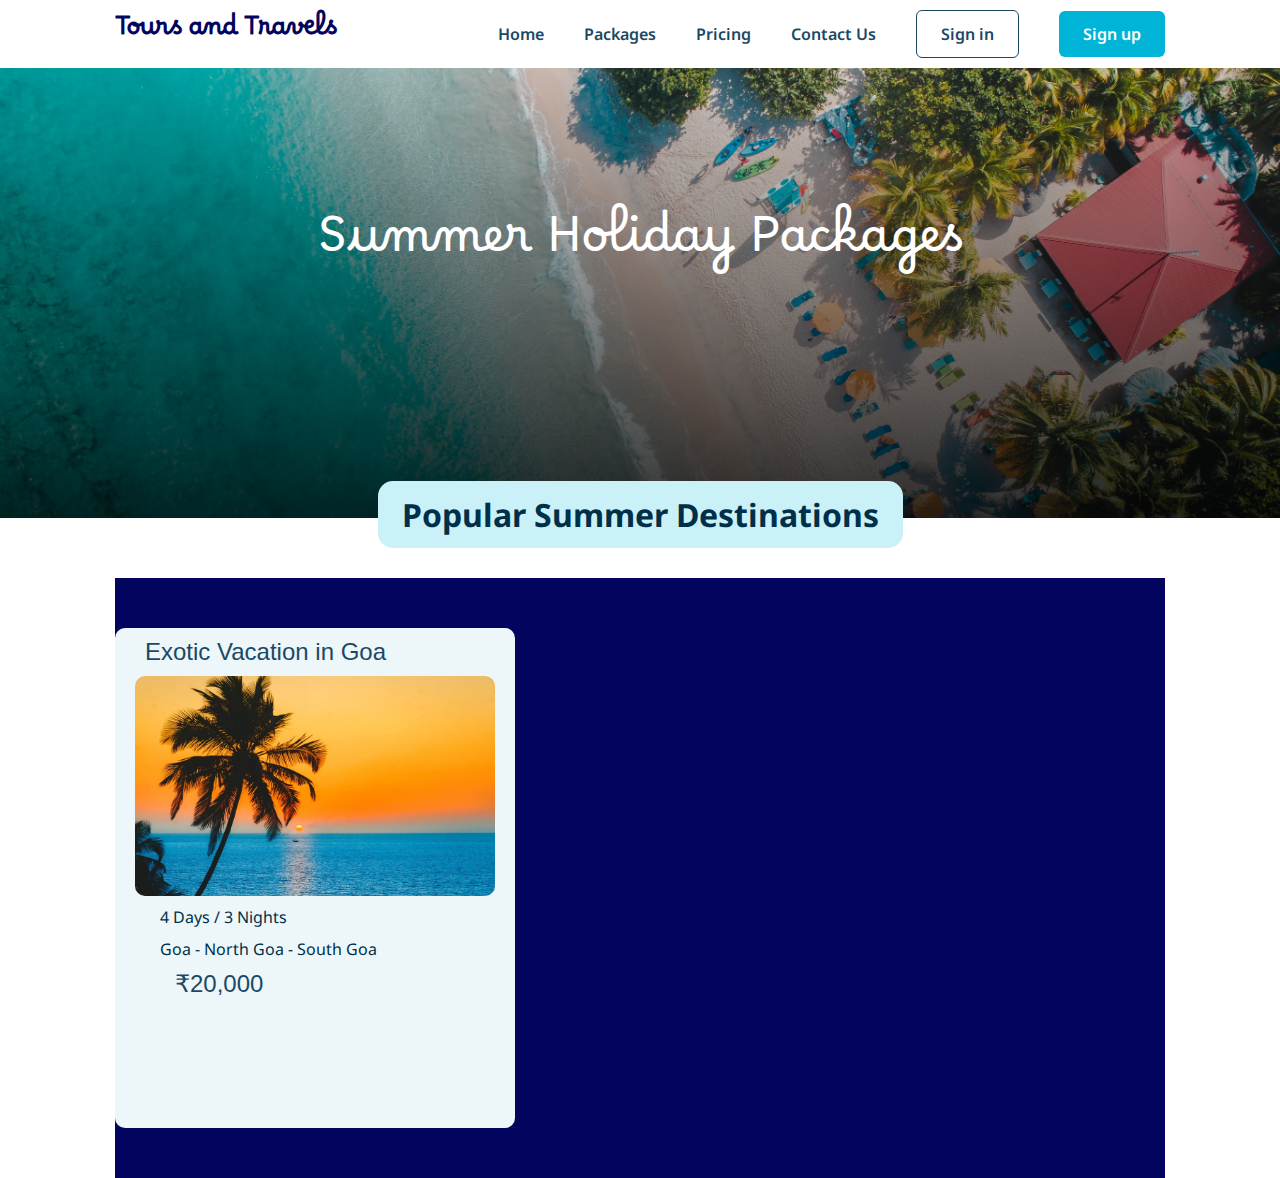
==== seasonal packages/summerpackage.html @ d9dbaac6 "summer card initial code added" ====
<!DOCTYPE html>
<html lang="en">
<head>
    <meta charset="UTF-8">
    <meta name="viewport" content="width=device-width, initial-scale=1.0">
    <link rel="stylesheet" href="seasonpackstyle.css">
    <link href="https://cdn.jsdelivr.net/npm/remixicon@3.5.0/fonts/remixicon.css" rel="stylesheet">
    <title>Summer Packages</title>
</head>
<body>
    <!--nav bar-->
    <nav>
        <div class="container main-nav flex">
            <div class="logo">
                <h2>Tours and Travels</h2>
            </div>
            <div class="nav-links" id="nav-links">
                <ul class="flex">
                    <li><a href="#" class="links">Home</a></li>
                    <li><a href="#" class="links">Packages</a></li>
                    <li><a href="#" class="links">Pricing</a></li>
                    <li><a href="#" class="links">Contact Us</a></li>
                    <li><a href="#" class="links s-btn">Sign in</a></li>
                    <li><a href="#" class="links p-btn">Sign up</a></li>
                </ul>
            </div>
            <a href="#" class="toggle-btn links" id="toggle-btn">
                <img src="image_assets/menu-icon.png" alt="menu icon">
            </a>
        </div>
    </nav>
    <!--header-->
    <div class="header">
        <div class="header-head">
            <h1>Summer Holiday Packages</h1>
            <div class="head-icons">
                <i class="ri-hotel-line"></i>
                <i class="ri-flight-takeoff-line"></i>
                <i class="ri-bus-line"></i>
            </div>
        </div>
        <h4>Popular Summer Destinations</h4>
    </div>
    <!--main content-->
    <div class="card-container-main container flex">
        <div class="card-container flex">
            <div class="cards">
                <h2>Exotic Vacation in Goa</h2>
                <div class="img"></div>
                <div class="card-content">
                    <div class="duration">
                        <i class="ri-time-line"></i>
                        <p>4 Days / 3 Nights</p>
                    </div>
                    <div class="location">
                        <i class="ri-map-pin-2-line"></i>
                        <p>Goa - North Goa - South Goa</p>
                    </div>
                    <div class="price">
                        <h2>₹20,000</h2>
                    </div>
                </div>
            </div>
        </div>
    </div>
</body>
</html>
---- seasonal packages/seasonpackstyle.css ----
@import url('https://fonts.googleapis.com/css2?family=Borel&family=Inter&family=Noto+Sans:wght@400;800&display=swap');
*{
    margin: 0;
    padding: 0;
    box-sizing: border-box;
}
:root{
    --bg-color:#caf0f8;
    --accent-color:#00b4d8;
    --secondary-text-color:#1b4965;
    --primary-text-color:#003049;
    --dark-color:#03045e;
}
body{
    font-family: 'Noto Sans', sans-serif;
}
.flex{
    display: flex;
    align-items: center;
}
.container{
    max-width: 1100px;
    margin-inline: auto;
    padding-inline: 25px;
    overflow: hidden;
}
.main-nav{
    justify-content: space-between;
    padding-top: 10px;
    padding-bottom: 10px;
    position: relative;
}
.nav-links ul{
    justify-content: end;
    gap: 40px;
}
.nav-links{
    flex-basis: 730px;
}
ul{
    list-style: none;
}
.logo h2{
    font-family: 'Borel', cursive;
    color: var(--dark-color);
}
.links{
    color: var(--secondary-text-color);
    text-decoration: none;
    transition: 0.3s ease-in;
    font-family: 'Noto Sans', sans-serif;
    font-weight: 600;
    
}
.links:hover{
    color: var(--accent-color);
}
.toggle-btn{
    display: none;
}
.s-btn{
    border: 0.7px solid var(--secondary-text-color);
    padding: 12px 24px;
    border-radius: 6px;
    font-weight: 600;
    color: var(--secondary-text-color) !important;
    transition: 0.3s ease-in;
}
.s-btn:hover{
    border-color: var(--accent-color);
    color: var(--accent-color) !important;
}
.p-btn{
    background-color: var(--accent-color);
    padding: 12px 24px;
    color: #ffffff;
    font-weight: 600;
    border-radius: 6px;
    transition: 0.3s ease-out;
}
.p-btn:hover{
    background-color: #03045e;
    color: #ffffff;
}
.header{
    position: relative;
    height: 450px;
    width: 100%;
    background: linear-gradient(rgb(0,0,0,0.1),rgb(0,0,0,0.8)) ,url(../image_assets/summer\ back.jpg);
    background-repeat: no-repeat;
    background-size: cover;
    background-position: center;
    display: flex;
    justify-content: center;
}
.header-head{
    position: absolute;
    width: 100%;
    display: flex;
    align-items: center;
    justify-content: center;
    flex-direction: column;
    top: 30%;
}
.header-head h1{
    color: white;
    font-family: 'Borel', cursive;
    font-size: 3rem;
    font-weight: 500;
}
.header-head i{
    color: white;
    font-size: 3rem;
    margin-left: 30px;
}
.header h4{
    position: absolute;
    background-color: #caf0f8;
    padding: 12px 24px;
    font-size: 2rem;
    color: var(--primary-text-color);
    border-radius: 15px;
    bottom: -30px;
}
.card-container-main{
    margin-top: 60px;
    height: fit-content;
    justify-content: center;
}
.card-container{
    width: 1100px;
    background-color: #03045e;
    height: 600px;
}
.cards{
    display: flex;
    flex-direction: column;
    width: 400px;
    height: 500px;
    background-color: #edf6f9;
    border-radius: 10px;
}
.cards h2{
    margin-left: 30px;
    color: var(--secondary-text-color);
    font-family: 'Segoe UI', Tahoma, Geneva, Verdana, sans-serif;
    padding-block: 10px;
    font-size: 1.5rem;
    font-weight: 500;
}
.cards .img{
    margin-left: 20px;
    width: 90%;
    height: 220px;
    background-image: url(../image_assets/goa\ beach.jpg);
    background-position: center;
    background-size: cover;
    background-repeat: no-repeat;
    overflow: hidden;
    border-radius: 10px;
}
.cards .card-content{
    margin-left: 30px;
    display: flex;
    align-items: flex-start;
    flex-direction: column;
    margin-top: 10px;
}
.card-content .duration{
    display: flex;
    gap: 15px;
    color: var(--primary-text-color);
}
.card-content .duration i{
    font-size: 1.3rem;
}
.card-content .location{
    display: flex;
    gap: 15px;
    color: var(--primary-text-color);
    margin-top: 10px;
}
.card-content .location i{
    font-size: 1.3rem;
}
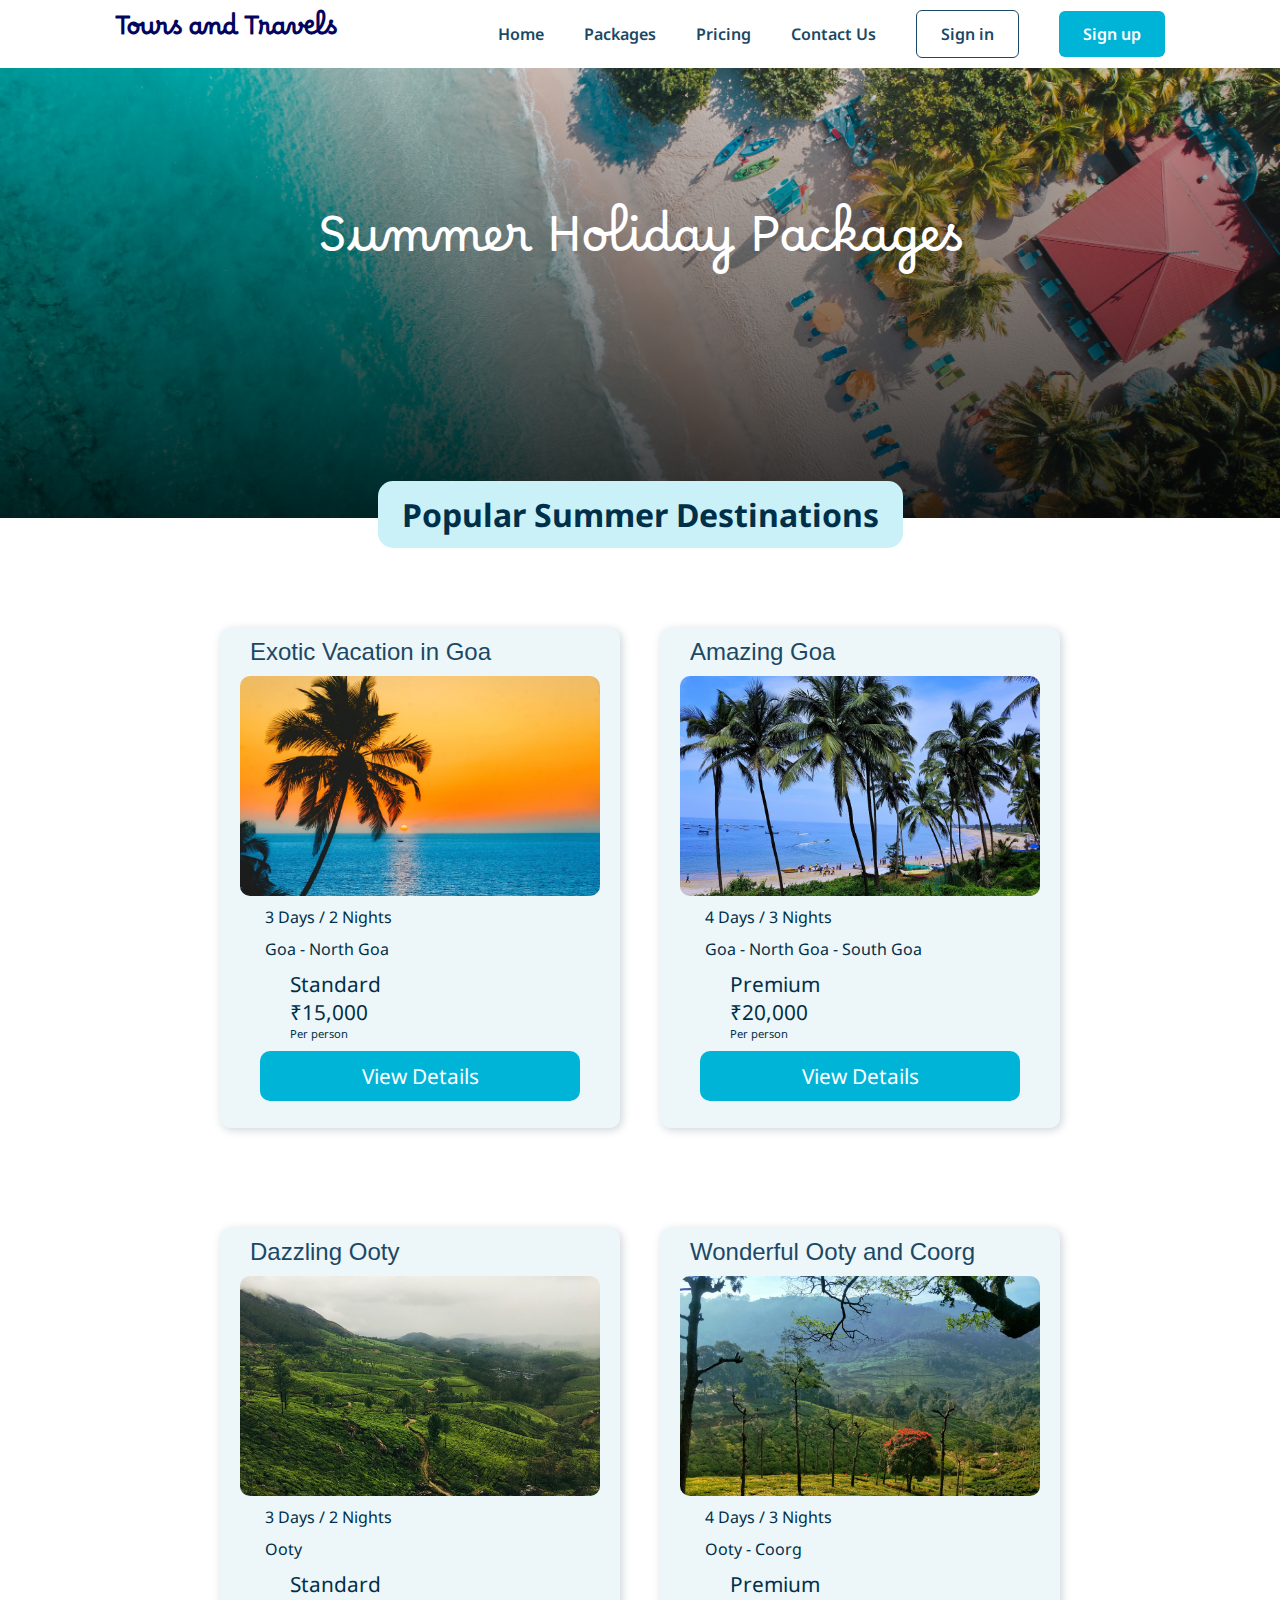
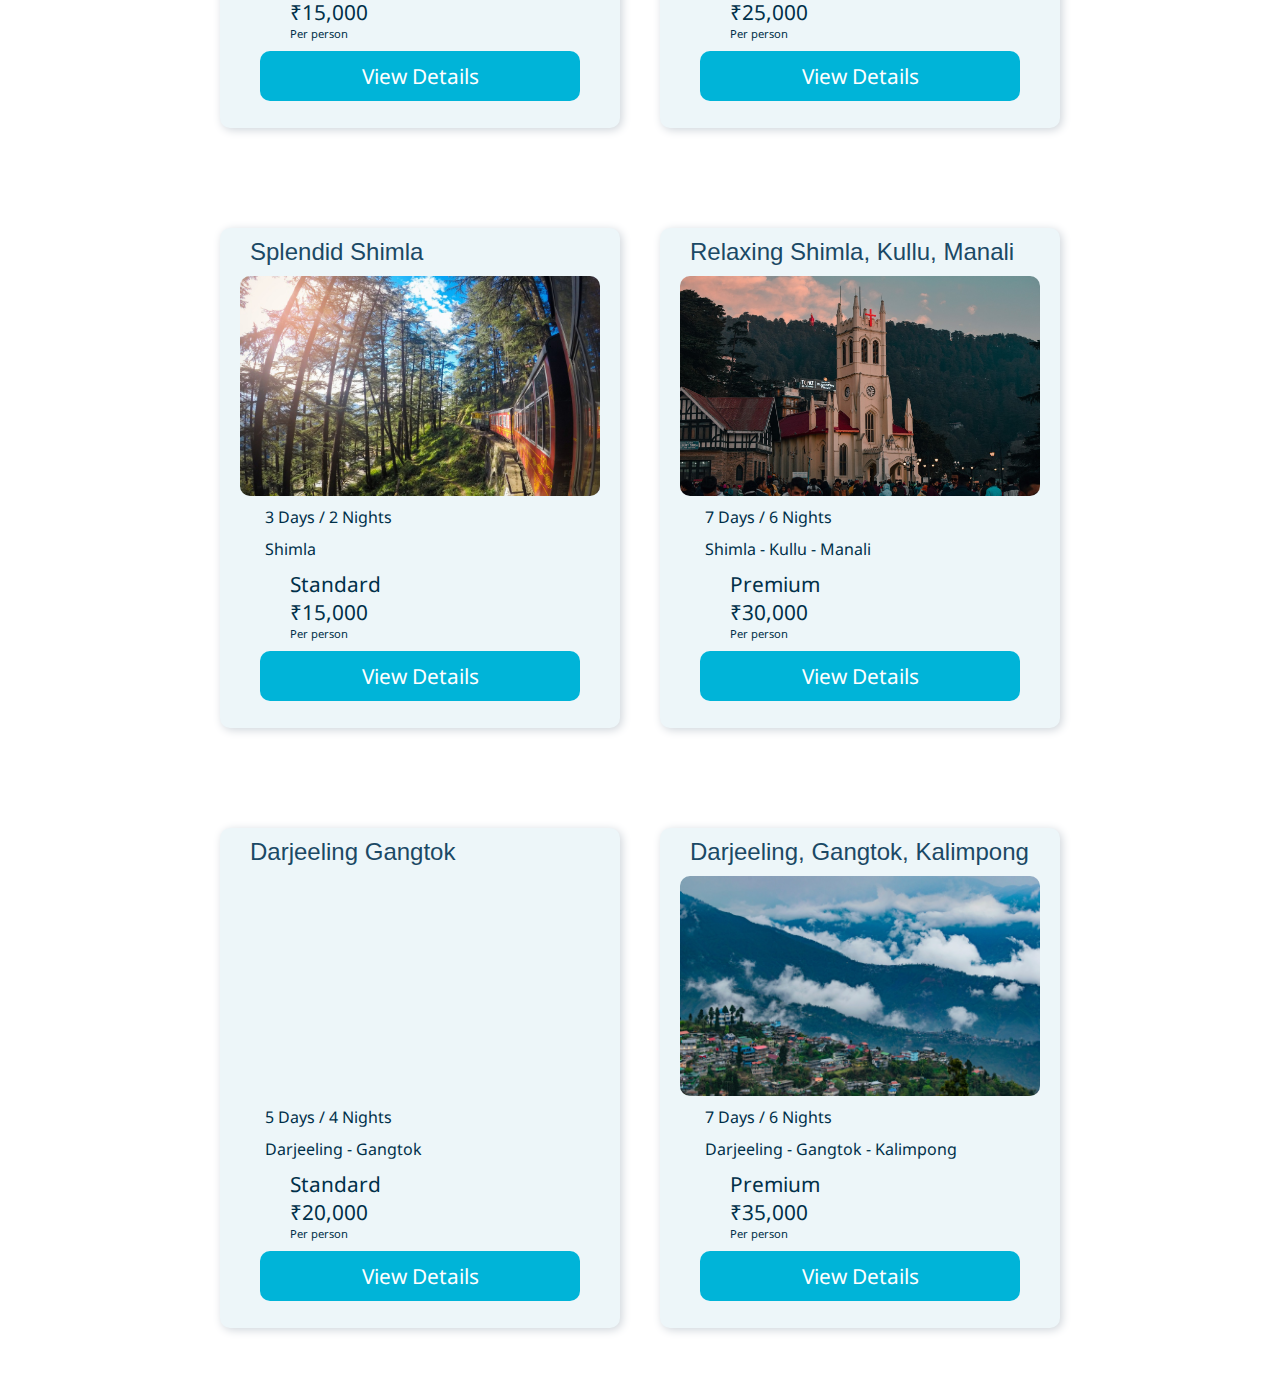
==== commit f861654b: "summer card page added" ====
--- a/seasonal packages/summerpackage.html
+++ b/seasonal packages/summerpackage.html
@@ -50,6 +50,28 @@
                 <div class="card-content">
                     <div class="duration">
                         <i class="ri-time-line"></i>
+                        <p>3 Days / 2 Nights</p>
+                    </div>
+                    <div class="location">
+                        <i class="ri-map-pin-2-line"></i>
+                        <p>Goa - North Goa</p>
+                    </div>
+                    <div class="price">
+                        <p>Standard</p>
+                        <p>₹15,000</p>
+                        <p id="perperson">Per person</p>
+                    </div>
+                </div>
+                <div class="view-details">
+                    <a href="#" id="details">View Details</a>
+                </div>
+            </div>
+            <div class="cards">
+                <h2>Amazing Goa</h2>
+                <div class="img" id="goa2"></div>
+                <div class="card-content">
+                    <div class="duration">
+                        <i class="ri-time-line"></i>
                         <p>4 Days / 3 Nights</p>
                     </div>
                     <div class="location">
@@ -57,8 +79,151 @@
                         <p>Goa - North Goa - South Goa</p>
                     </div>
                     <div class="price">
-                        <h2>₹20,000</h2>
-                    </div>
+                        <p>Premium</p>
+                        <p>₹20,000</p>
+                        <p id="perperson">Per person</p>
+                    </div>
+                </div>
+                <div class="view-details">
+                    <a href="#" id="details">View Details</a>
+                </div>
+            </div>
+        </div>
+        <div class="card-container2 flex">
+            <div class="cards">
+                <h2>Dazzling Ooty</h2>
+                <div class="img" id="ooty"></div>
+                <div class="card-content">
+                    <div class="duration">
+                        <i class="ri-time-line"></i>
+                        <p>3 Days / 2 Nights</p>
+                    </div>
+                    <div class="location">
+                        <i class="ri-map-pin-2-line"></i>
+                        <p>Ooty</p>
+                    </div>
+                    <div class="price">
+                        <p>Standard</p>
+                        <p>₹15,000</p>
+                        <p id="perperson">Per person</p>
+                    </div>
+                </div>
+                <div class="view-details">
+                    <a href="#" id="details">View Details</a>
+                </div>
+            </div>
+            <div class="cards">
+                <h2>Wonderful Ooty and Coorg</h2>
+                <div class="img" id="ooty2"></div>
+                <div class="card-content">
+                    <div class="duration">
+                        <i class="ri-time-line"></i>
+                        <p>4 Days / 3 Nights</p>
+                    </div>
+                    <div class="location">
+                        <i class="ri-map-pin-2-line"></i>
+                        <p>Ooty - Coorg</p>
+                    </div>
+                    <div class="price">
+                        <p>Premium</p>
+                        <p>₹25,000</p>
+                        <p id="perperson">Per person</p>
+                    </div>
+                </div>
+                <div class="view-details">
+                    <a href="#" id="details">View Details</a>
+                </div>
+            </div>
+        </div>
+        <div class="card-container3 flex">
+            <div class="cards">
+                <h2>Splendid Shimla</h2>
+                <div class="img" id="shimla"></div>
+                <div class="card-content">
+                    <div class="duration">
+                        <i class="ri-time-line"></i>
+                        <p>3 Days / 2 Nights</p>
+                    </div>
+                    <div class="location">
+                        <i class="ri-map-pin-2-line"></i>
+                        <p>Shimla</p>
+                    </div>
+                    <div class="price">
+                        <p>Standard</p>
+                        <p>₹15,000</p>
+                        <p id="perperson">Per person</p>
+                    </div>
+                </div>
+                <div class="view-details">
+                    <a href="#" id="details">View Details</a>
+                </div>
+            </div>
+            <div class="cards">
+                <h2>Relaxing Shimla, Kullu, Manali</h2>
+                <div class="img" id="shimla2"></div>
+                <div class="card-content">
+                    <div class="duration">
+                        <i class="ri-time-line"></i>
+                        <p>7 Days / 6 Nights</p>
+                    </div>
+                    <div class="location">
+                        <i class="ri-map-pin-2-line"></i>
+                        <p>Shimla - Kullu - Manali</p>
+                    </div>
+                    <div class="price">
+                        <p>Premium</p>
+                        <p>₹30,000</p>
+                        <p id="perperson">Per person</p>
+                    </div>
+                </div>
+                <div class="view-details">
+                    <a href="#" id="details">View Details</a>
+                </div>
+            </div>
+        </div>
+        <div class="card-container4 flex">
+            <div class="cards">
+                <h2>Darjeeling Gangtok</h2>
+                <div class="img" id="darjee"></div>
+                <div class="card-content">
+                    <div class="duration">
+                        <i class="ri-time-line"></i>
+                        <p>5 Days / 4 Nights</p>
+                    </div>
+                    <div class="location">
+                        <i class="ri-map-pin-2-line"></i>
+                        <p>Darjeeling - Gangtok</p>
+                    </div>
+                    <div class="price">
+                        <p>Standard</p>
+                        <p>₹20,000</p>
+                        <p id="perperson">Per person</p>
+                    </div>
+                </div>
+                <div class="view-details">
+                    <a href="#" id="details">View Details</a>
+                </div>
+            </div>
+            <div class="cards">
+                <h2>Darjeeling, Gangtok, Kalimpong</h2>
+                <div class="img" id="darjee2"></div>
+                <div class="card-content">
+                    <div class="duration">
+                        <i class="ri-time-line"></i>
+                        <p>7 Days / 6 Nights</p>
+                    </div>
+                    <div class="location">
+                        <i class="ri-map-pin-2-line"></i>
+                        <p>Darjeeling - Gangtok - Kalimpong</p>
+                    </div>
+                    <div class="price">
+                        <p>Premium</p>
+                        <p>₹35,000</p>
+                        <p id="perperson">Per person</p>
+                    </div>
+                </div>
+                <div class="view-details">
+                    <a href="#" id="details">View Details</a>
                 </div>
             </div>
         </div>
--- a/seasonal packages/seasonpackstyle.css
+++ b/seasonal packages/seasonpackstyle.css
@@ -126,11 +126,13 @@
     margin-top: 60px;
     height: fit-content;
     justify-content: center;
+    flex-direction: column;
 }
 .card-container{
     width: 1100px;
-    background-color: #03045e;
     height: 600px;
+    justify-content: center;
+    gap: 40px;
 }
 .cards{
     display: flex;
@@ -139,6 +141,7 @@
     height: 500px;
     background-color: #edf6f9;
     border-radius: 10px;
+    box-shadow: 2px 2px 10px #ced4da;
 }
 .cards h2{
     margin-left: 30px;
@@ -182,4 +185,131 @@
 }
 .card-content .location i{
     font-size: 1.3rem;
+}
+.card-content .price{
+    margin-left: 40px;
+    color: var(--primary-text-color);
+    margin-top: 10px;
+    font-size: 1.3rem;
+}
+.card-content .price #perperson{
+    font-size: 0.7rem;
+}
+.cards .view-details{
+    width: 100%;
+    display: flex;
+    justify-content: center;
+}
+.view-details #details{
+    display: flex;
+    align-items: center;
+    justify-content: center;
+    font-size: 1.3rem;
+    text-decoration: none;
+    width: 80%;
+    height: 50px;
+    background-color: var(--accent-color);
+    border-radius: 10px;
+    color: white;
+    margin-top: 10px;
+    transition: all 0.3s ease;
+}
+.view-details #details:hover{
+    background-color: var(--dark-color);
+    color: wheat;
+}
+.cards #goa2{
+    margin-left: 20px;
+    width: 90%;
+    height: 220px;
+    background-image: url(../image_assets/goa\ beach\ 2.jpg);
+    background-position: center;
+    background-size: cover;
+    background-repeat: no-repeat;
+    overflow: hidden;
+    border-radius: 10px;
+}
+.card-container2{
+    width: 1100px;
+    height: 600px;
+    justify-content: center;
+    gap: 40px;
+}
+.card-container2 .cards .img{
+    margin-left: 20px;
+    width: 90%;
+    height: 220px;
+    background-image: url(../image_assets/ooty.jpg);
+    background-position: center;
+    background-size: cover;
+    background-repeat: no-repeat;
+    overflow: hidden;
+    border-radius: 10px;
+}
+.card-container2 .cards #ooty2{
+    margin-left: 20px;
+    width: 90%;
+    height: 220px;
+    background-image: url(../image_assets/ooty\ 2.jpg);
+    background-position: center;
+    background-size: cover;
+    background-repeat: no-repeat;
+    overflow: hidden;
+    border-radius: 10px;
+}
+.card-container3{
+    width: 1100px;
+    height: 600px;
+    justify-content: center;
+    gap: 40px;
+}
+.card-container3 .cards .img{
+    margin-left: 20px;
+    width: 90%;
+    height: 220px;
+    background-image: url(../image_assets/shimla\ pic\ 1.jpg);
+    background-position: center;
+    background-size: cover;
+    background-repeat: no-repeat;
+    overflow: hidden;
+    border-radius: 10px;
+}
+.card-container3 .cards #shimla2{
+    margin-left: 20px;
+    width: 90%;
+    height: 220px;
+    background-image: url(../image_assets/shimla\ pic\ 2.jpg);
+    background-position: center;
+    background-size: cover;
+    background-repeat: no-repeat;
+    overflow: hidden;
+    border-radius: 10px;
+}
+.card-container4{
+    width: 1100px;
+    height: 600px;
+    justify-content: center;
+    gap: 40px;
+}
+.card-container4 .cards .img{
+    margin-left: 20px;
+    width: 90%;
+    height: 220px;
+    background-image: url(https://urbantransportnews.com/assets/uploads/gallary/20211005183441.jpg);
+    background-position: center;
+    background-size: cover;
+    background-repeat: no-repeat;
+    overflow: hidden;
+    border-radius: 10px;
+}
+.card-container4 .cards #darjee2{
+    margin-left: 20px;
+    width: 90%;
+    height: 220px;
+    background-image: url(../image_assets/darjeeling\ pic\ 1.jpg);
+    background-position: center;
+    background-size: cover;
+    background-repeat: no-repeat;
+    overflow: hidden;
+    border-radius: 10px;
 }